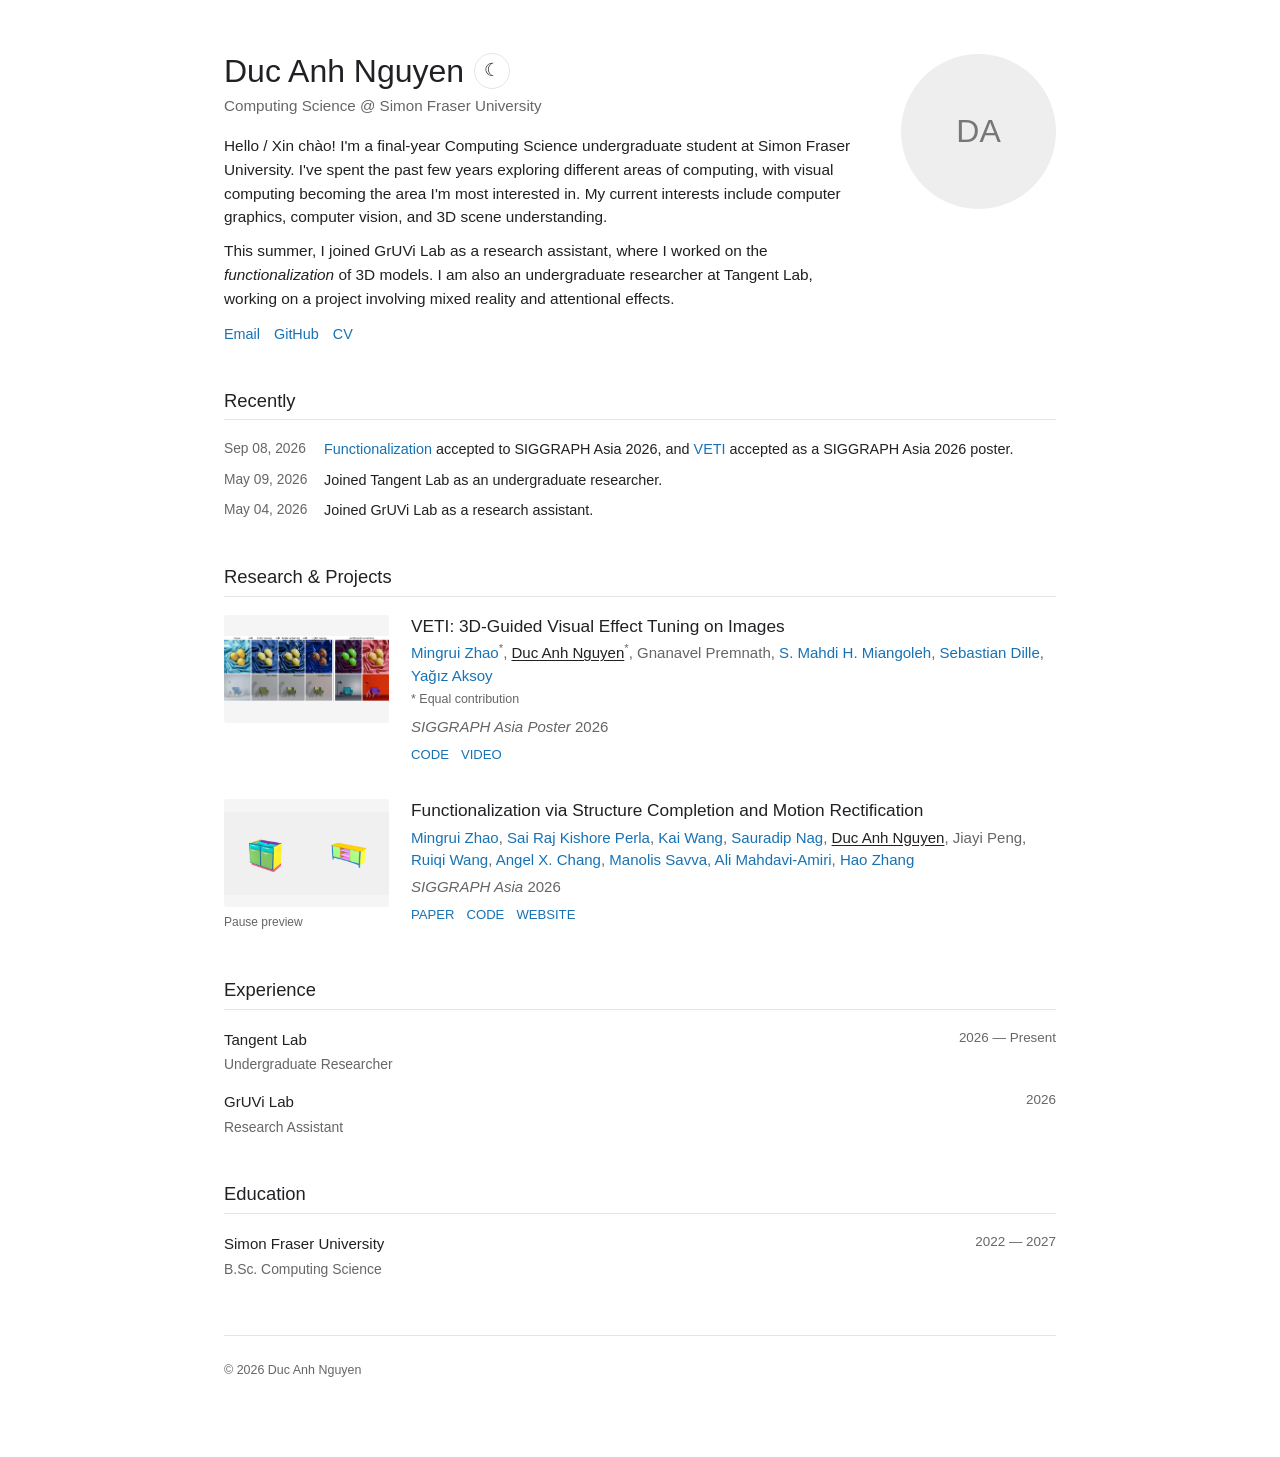
==== index.html @ d5eef630 "Add files via upload" ====
<!DOCTYPE html>
<html lang="en">
<head>
    <meta charset="UTF-8">
    <meta name="viewport" content="width=device-width, initial-scale=1">
    <meta name="description" content="Duc Anh Nguyen is a Computing Science student at Simon Fraser University interested in computer graphics, computer vision, and 3D scene understanding.">
    <meta name="author" content="Duc Anh Nguyen">
    <meta name="color-scheme" content="light dark">
    <meta property="og:type" content="website">
    <meta property="og:title" content="Duc Anh Nguyen">
    <meta property="og:description" content="Computing Science at Simon Fraser University. Research and projects in computer graphics, computer vision, and 3D scene understanding.">
    <title>Duc Anh Nguyen</title>
    <link rel="icon" href="assets/favicon.svg" type="image/svg+xml">
    <script src="assets/js/theme.js"></script>
    <link rel="stylesheet" href="assets/css/style.css">
    <script src="assets/js/preview.js" defer></script>
</head>
<body>
    <a class="skip-link" href="#research">Skip to research and projects</a>
    <main>
        <header class="intro">
            <div class="intro-layout">
                <div class="intro-text">
                    <div class="name-row">
                        <h1>Duc Anh Nguyen</h1>
                        <button id="theme-toggle" class="theme-toggle" type="button" aria-label="Switch to dark mode" title="Switch to dark mode" hidden>☾</button>
                    </div>
                    <p class="subtitle">Computing Science @ Simon Fraser University</p>
                    <p>Hello / <span lang="vi">Xin chào!</span> I'm a final-year Computing Science undergraduate student at Simon Fraser University. I've spent the past few years exploring different areas of computing, with visual computing becoming the area I'm most interested in. My current interests include computer graphics, computer vision, and 3D scene understanding.</p>
                    <p>This summer, I joined GrUVi Lab as a research assistant, where I worked on the <em>functionalization</em> of 3D models. I am also an undergraduate researcher at Tangent Lab, working on a project involving mixed reality and attentional effects.</p>
                    <nav class="links" aria-label="Contact and profile">
                        <a href="mailto:dan5@sfu.ca">Email</a>
                        <a href="https://github.com/ducang">GitHub</a>
                        <a href="assets/cv.pdf" target="_blank" rel="noopener noreferrer">CV<span class="sr-only"> (PDF, opens in a new tab)</span></a>
                    </nav>
                </div>
                <div class="profile-photo" aria-hidden="true">DA</div>
            </div>
        </header>

        <section aria-labelledby="recently-heading">
            <h2 id="recently-heading">Recently</h2>
            <div class="update">
                <time class="date" datetime="2026-09-08">Sep 08, 2026</time>
                <span><a href="#functionalization">Functionalization</a> accepted to SIGGRAPH Asia 2026, and <a href="#veti">VETI</a> accepted as a SIGGRAPH Asia 2026 poster.</span>
            </div>
            <div class="update">
                <time class="date" datetime="2026-05-09">May 09, 2026</time>
                <span>Joined Tangent Lab as an undergraduate researcher.</span>
            </div>
            <div class="update">
                <time class="date" datetime="2026-05-04">May 04, 2026</time>
                <span>Joined GrUVi Lab as a research assistant.</span>
            </div>
        </section>

        <!-- Edit these project entries directly to update this static portfolio. -->
        <section id="research" aria-labelledby="research-heading" tabindex="-1">
            <h2 id="research-heading">Research &amp; Projects</h2>
            <article class="project-entry" id="veti" aria-labelledby="veti-title">
                <a class="project-thumb" href="assets/images/veti.png" aria-label="View the full-size VETI results image">
                    <img src="assets/images/veti.png" alt="VETI examples: changing the colors, materials, and lighting of lemons on fabric and a chair in a room." width="2778" height="1095" loading="lazy" decoding="async">
                </a>
                <div class="project-content">
                    <h3 id="veti-title">VETI: 3D-Guided Visual Effect Tuning on Images</h3>
                    <p class="project-authors">
                        <a href="https://mingrui-zhao.github.io/">Mingrui Zhao</a><sup>*</sup>,
                        <span class="me">Duc Anh Nguyen</span><sup>*</sup>,
                        <span>Gnanavel Premnath</span>,
                        <a href="https://miangoleh.github.io/">S. Mahdi H. Miangoleh</a>,
                        <a href="https://sebastian-dille.github.io/">Sebastian Dille</a>,
                        <a href="https://yaksoy.github.io/">Yağız Aksoy</a>
                    </p>
                    <p class="author-note">* Equal contribution</p>
                    <p class="project-venue"><em>SIGGRAPH Asia Poster</em> 2026</p>
                    <nav class="project-links" aria-label="VETI resources">
                        <a href="https://github.com/ducang/VETI">Code</a>
                        <a href="https://mingrui-zhao.github.io/assets/video/VETI_video.mp4">Video</a>
                    </nav>
                </div>
            </article>

            <article class="project-entry" id="functionalization" aria-labelledby="functionalization-title">
                <div class="project-media">
                    <div class="project-thumb">
                        <video id="functionalization-preview" controls muted loop playsinline preload="metadata" poster="assets/images/functionalization-poster.jpg" aria-label="Functionalization project animation preview">
                            <source src="assets/images/functionalization_thumbnail.mp4" type="video/mp4">
                            <a href="assets/images/functionalization_thumbnail.mp4">Watch the Functionalization preview.</a>
                        </video>
                    </div>
                    <button id="preview-toggle" class="preview-toggle" type="button" aria-controls="functionalization-preview" hidden>Play preview</button>
                </div>
                <div class="project-content">
                    <h3 id="functionalization-title">Functionalization via Structure Completion and Motion Rectification</h3>
                    <p class="project-authors">
                        <a href="https://mingrui-zhao.github.io/">Mingrui Zhao</a>,
                        <a href="https://sairajk.github.io/">Sai Raj Kishore Perla</a>,
                        <a href="https://kwang-ether.github.io/">Kai Wang</a>,
                        <a href="https://sauradip.github.io/">Sauradip Nag</a>,
                        <span class="me">Duc Anh Nguyen</span>,
                        <span>Jiayi Peng</span>,
                        <a href="https://suikei-wang.github.io/">Ruiqi Wang</a>,
                        <a href="https://angelxuanchang.github.io/">Angel X. Chang</a>,
                        <a href="https://msavva.github.io/">Manolis Savva</a>,
                        <a href="https://arash-mham.github.io/">Ali Mahdavi-Amiri</a>,
                        <a href="https://www.cs.sfu.ca/~haoz/">Hao Zhang</a>
                    </p>
                    <p class="project-venue"><em>SIGGRAPH Asia</em> 2026</p>
                    <nav class="project-links" aria-label="Functionalization resources">
                        <a href="https://arxiv.org/abs/2605.18010">Paper</a>
                        <a href="https://github.com/mingrui-zhao/Functionalization">Code</a>
                        <a href="https://mingrui-zhao.github.io/Functionalization/">Website</a>
                    </nav>
                </div>
            </article>
        </section>

        <section aria-labelledby="experience-heading">
            <h2 id="experience-heading">Experience</h2>
            <div class="experience">
                <div><strong>Tangent Lab</strong><p>Undergraduate Researcher</p></div>
                <span>2026 — Present</span>
            </div>
            <div class="experience">
                <div><strong>GrUVi Lab</strong><p>Research Assistant</p></div>
                <span>2026</span>
            </div>
        </section>

        <section aria-labelledby="education-heading">
            <h2 id="education-heading">Education</h2>
            <div class="experience">
                <div><strong>Simon Fraser University</strong><p>B.Sc. Computing Science</p></div>
                <span>2022 — 2027</span>
            </div>
        </section>

        <footer><p>© 2026 Duc Anh Nguyen</p></footer>
    </main>
</body>
</html>
---- assets/css/style.css ----
:root {
    color-scheme: light;
    --bg: #fff;
    --text: #202124;
    --muted: #666;
    --link: #1772b4;
    --link-hover: #0f4f7d;
    --line: #e5e5e5;
    --thumb-bg: #f5f5f5;
    --profile-bg: #eee;
    --profile-text: #777;
}

/* The system theme also works when JavaScript is disabled. */
@media (prefers-color-scheme: dark) {
    :root:not([data-theme="light"]) {
        color-scheme: dark;
        --bg: #141619;
        --text: #eee;
        --muted: #a0a4a8;
        --link: #6baee6;
        --link-hover: #9acbf2;
        --line: #30343a;
        --thumb-bg: #1c1f22;
        --profile-bg: #24272b;
        --profile-text: #aaa;
    }
}

:root[data-theme="dark"] {
    color-scheme: dark;
    --bg: #141619;
    --text: #eee;
    --muted: #a0a4a8;
    --link: #6baee6;
    --link-hover: #9acbf2;
    --line: #30343a;
    --thumb-bg: #1c1f22;
    --profile-bg: #24272b;
    --profile-text: #aaa;
}

* { box-sizing: border-box; }
[hidden] { display: none !important; }
html { scroll-behavior: smooth; }
body {
    margin: 0;
    background: var(--bg);
    color: var(--text);
    font: 16px/1.55 Arial, Helvetica, sans-serif;
    -webkit-font-smoothing: antialiased;
}
main { max-width: 880px; margin: 0 auto; padding: 52px 24px 64px; }
a { color: var(--link); text-decoration: none; }
a:hover { color: var(--link-hover); text-decoration: underline; }
a:focus-visible, button:focus-visible { outline: 2px solid var(--link); outline-offset: 4px; }
button { font-family: inherit; cursor: pointer; }
.intro { margin-bottom: 42px; }
.intro-layout { display: flex; align-items: flex-start; gap: 36px; }
.intro-text { flex: 1; min-width: 0; }
.name-row { display: flex; align-items: center; gap: 10px; }
h1 { margin: 0; font-size: 2rem; font-weight: 500; line-height: 1.2; }
.subtitle { margin: 4px 0 16px; color: var(--muted); font-size: .95rem; }
.intro-text > p:not(.subtitle) { margin: 10px 0; font-size: .96rem; }
.profile-photo {
    display: flex;
    align-items: center;
    justify-content: center;
    flex-shrink: 0;
    width: 155px;
    height: 155px;
    margin-top: 2px;
    border-radius: 50%;
    background: var(--profile-bg);
    color: var(--profile-text);
    font-size: 2rem;
    font-weight: 500;
}
.theme-toggle {
    display: flex;
    align-items: center;
    justify-content: center;
    flex-shrink: 0;
    width: 36px;
    height: 36px;
    padding: 0;
    border: 1px solid var(--line);
    border-radius: 50%;
    background: transparent;
    color: var(--text);
    font-size: 1.1rem;
    line-height: 1;
}
.theme-toggle:hover { border-color: var(--muted); background: var(--thumb-bg); }
.links, .project-links { display: flex; flex-wrap: wrap; gap: 14px; }
.links { margin-top: 12px; font-size: .9rem; }
section { margin-top: 42px; scroll-margin-top: 24px; }
h2 { margin: 0 0 18px; padding-bottom: 4px; border-bottom: 1px solid var(--line); font-size: 1.15rem; font-weight: 500; }
.update { display: grid; grid-template-columns: 92px 1fr; gap: 8px; margin-bottom: 8px; font-size: .9rem; }
.date { color: var(--muted); font-size: .86rem; }
.project-entry { display: grid; grid-template-columns: 165px 1fr; align-items: start; gap: 22px; margin-bottom: 34px; scroll-margin-top: 24px; }
.project-thumb { display: block; width: 165px; height: 108px; }
.project-thumb img, .project-thumb video { display: block; width: 100%; height: 100%; object-fit: contain; border-radius: 3px; background: var(--thumb-bg); }
.project-content { min-width: 0; }
h3 { margin: 0 0 4px; font-size: 1.08rem; font-weight: 500; line-height: 1.35; }
.project-authors { margin: 2px 0 3px; color: var(--muted); font-size: .94rem; line-height: 1.5; }
.project-authors .me { color: var(--text); font-weight: 500; text-decoration: underline; text-underline-offset: 2px; }
sup { font-size: .75em; vertical-align: super; line-height: 0; }
.author-note { margin: 2px 0 5px; color: var(--muted); font-size: .78rem; }
.project-venue { margin: 2px 0 7px; color: var(--muted); font-size: .94rem; }
.project-links { gap: 12px; margin-top: 5px; font-size: .82rem; font-weight: 500; text-transform: uppercase; }
.preview-toggle { margin-top: 4px; padding: 4px 0; border: 0; background: transparent; color: var(--muted); font-size: .75rem; }
.preview-toggle:hover { color: var(--link); text-decoration: underline; }
.experience { display: flex; justify-content: space-between; align-items: flex-start; gap: 24px; margin-bottom: 14px; }
.experience strong { font-size: .94rem; font-weight: 500; }
.experience p { margin: 2px 0 0; color: var(--muted); font-size: .87rem; }
.experience > span { flex-shrink: 0; color: var(--muted); font-size: .84rem; }
footer { margin-top: 55px; padding-top: 12px; border-top: 1px solid var(--line); color: var(--muted); font-size: .78rem; }
.sr-only { position: absolute; width: 1px; height: 1px; padding: 0; overflow: hidden; clip-path: inset(50%); white-space: nowrap; border: 0; }
.skip-link { position: absolute; top: 8px; left: 12px; padding: 8px 12px; background: var(--bg); transform: translateY(-200%); z-index: 1; }
.skip-link:focus { transform: translateY(0); }

@media (max-width: 650px) {
    main { padding: 32px 18px 45px; }
    .intro-layout { flex-direction: column-reverse; gap: 22px; }
    .profile-photo { width: 110px; height: 110px; font-size: 1.7rem; }
    .project-entry { grid-template-columns: minmax(0, 1fr); gap: 12px; }
    .project-thumb { width: 180px; height: 118px; }
    .experience { display: block; }
    .experience > span { display: block; margin-top: 3px; }
    .links a, .project-links a { display: inline-block; padding: 4px 0; }
}
@media (max-width: 360px) { h1 { font-size: 1.75rem; } }
@media (prefers-reduced-motion: reduce) { html { scroll-behavior: auto; } }
@media print {
    :root { color-scheme: light; }
    body { background: white; color: black; }
    main { max-width: none; padding: 0; }
    a, .project-authors, .project-authors .me, .project-venue, .date, .author-note, .subtitle, .experience p, .experience > span, footer { color: black; }
    .theme-toggle, .preview-toggle, .skip-link { display: none !important; }
    .project-entry, .experience { break-inside: avoid; }
}
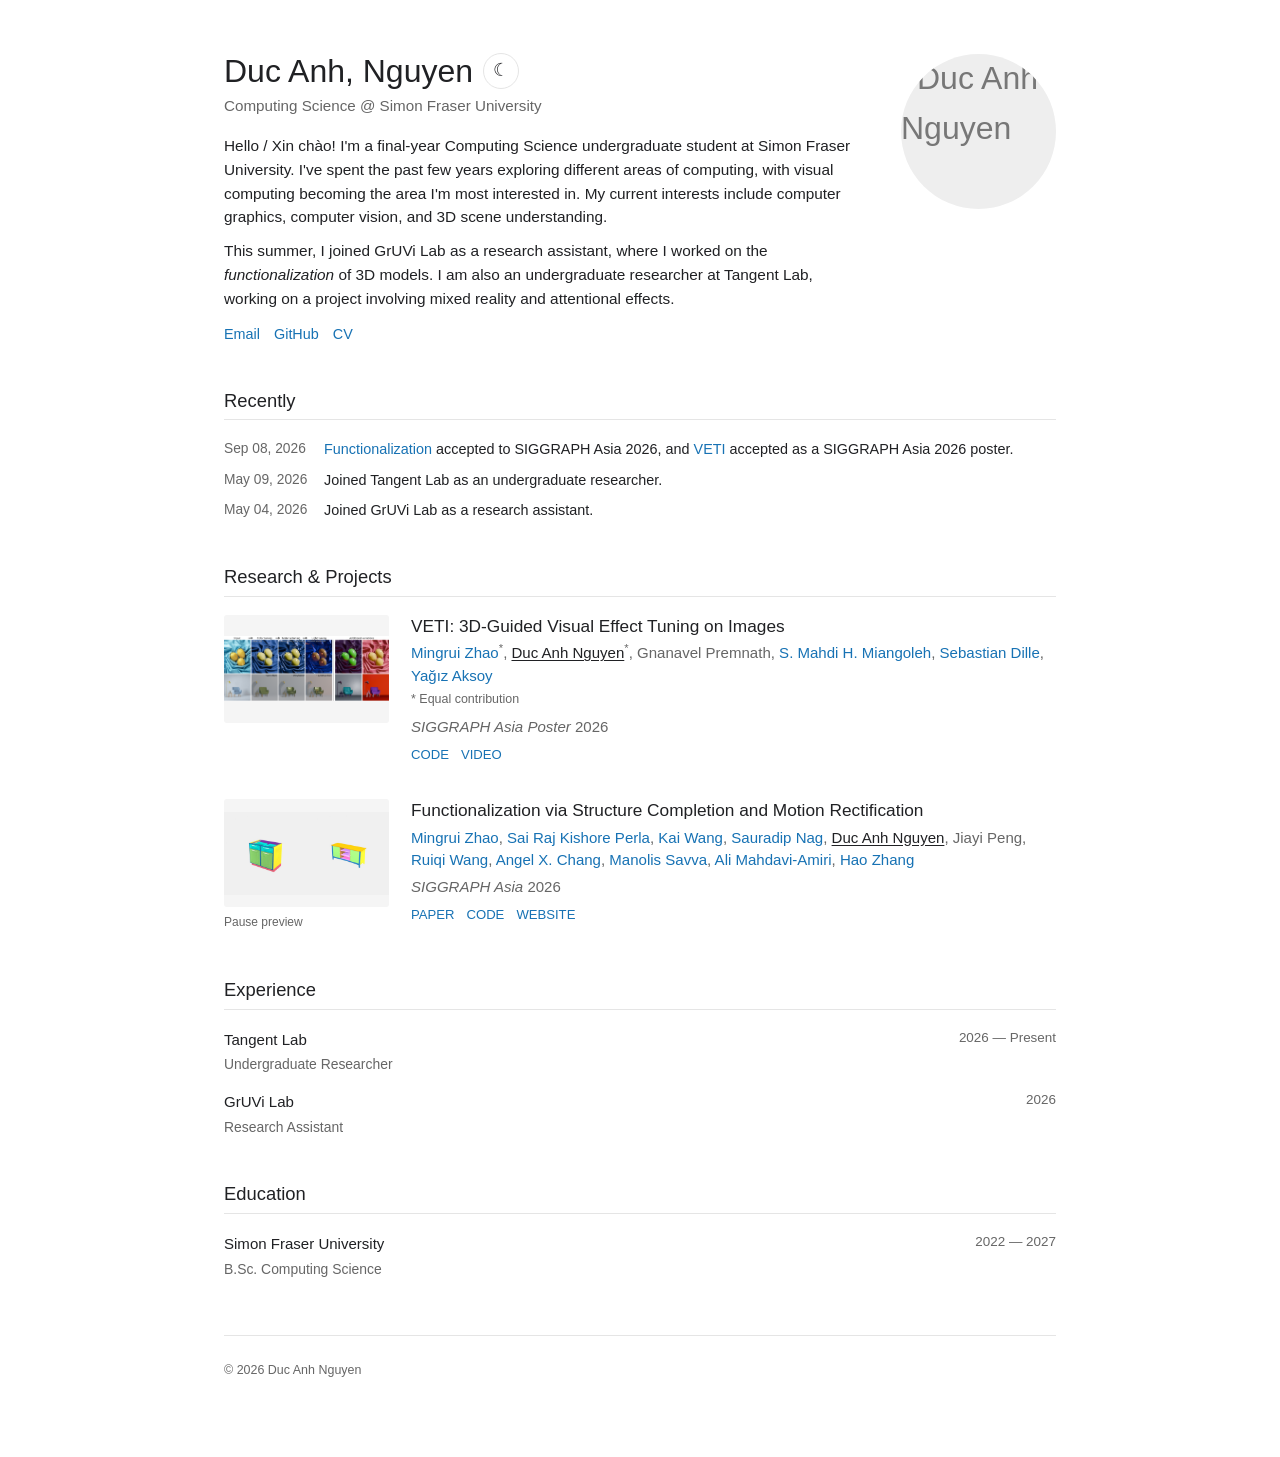
==== commit 0f01e696: "update pfp" ====
--- a/index.html
+++ b/index.html
@@ -22,7 +22,7 @@
             <div class="intro-layout">
                 <div class="intro-text">
                     <div class="name-row">
-                        <h1>Duc Anh Nguyen</h1>
+                        <h1>Duc Anh, Nguyen</h1>
                         <button id="theme-toggle" class="theme-toggle" type="button" aria-label="Switch to dark mode" title="Switch to dark mode" hidden>☾</button>
                     </div>
                     <p class="subtitle">Computing Science @ Simon Fraser University</p>
@@ -34,7 +34,13 @@
                         <a href="assets/cv.pdf" target="_blank" rel="noopener noreferrer">CV<span class="sr-only"> (PDF, opens in a new tab)</span></a>
                     </nav>
                 </div>
-                <div class="profile-photo" aria-hidden="true">DA</div>
+                <img
+                    class="profile-photo"
+                    src="assets/images/profile.jpg"
+                    alt="Duc Anh Nguyen"
+                    width="155"
+                    height="155"
+                >
             </div>
         </header>
 
--- a/assets/css/style.css
+++ b/assets/css/style.css
@@ -75,6 +75,7 @@
     color: var(--profile-text);
     font-size: 2rem;
     font-weight: 500;
+    object-fit: cover;
 }
 .theme-toggle {
     display: flex;
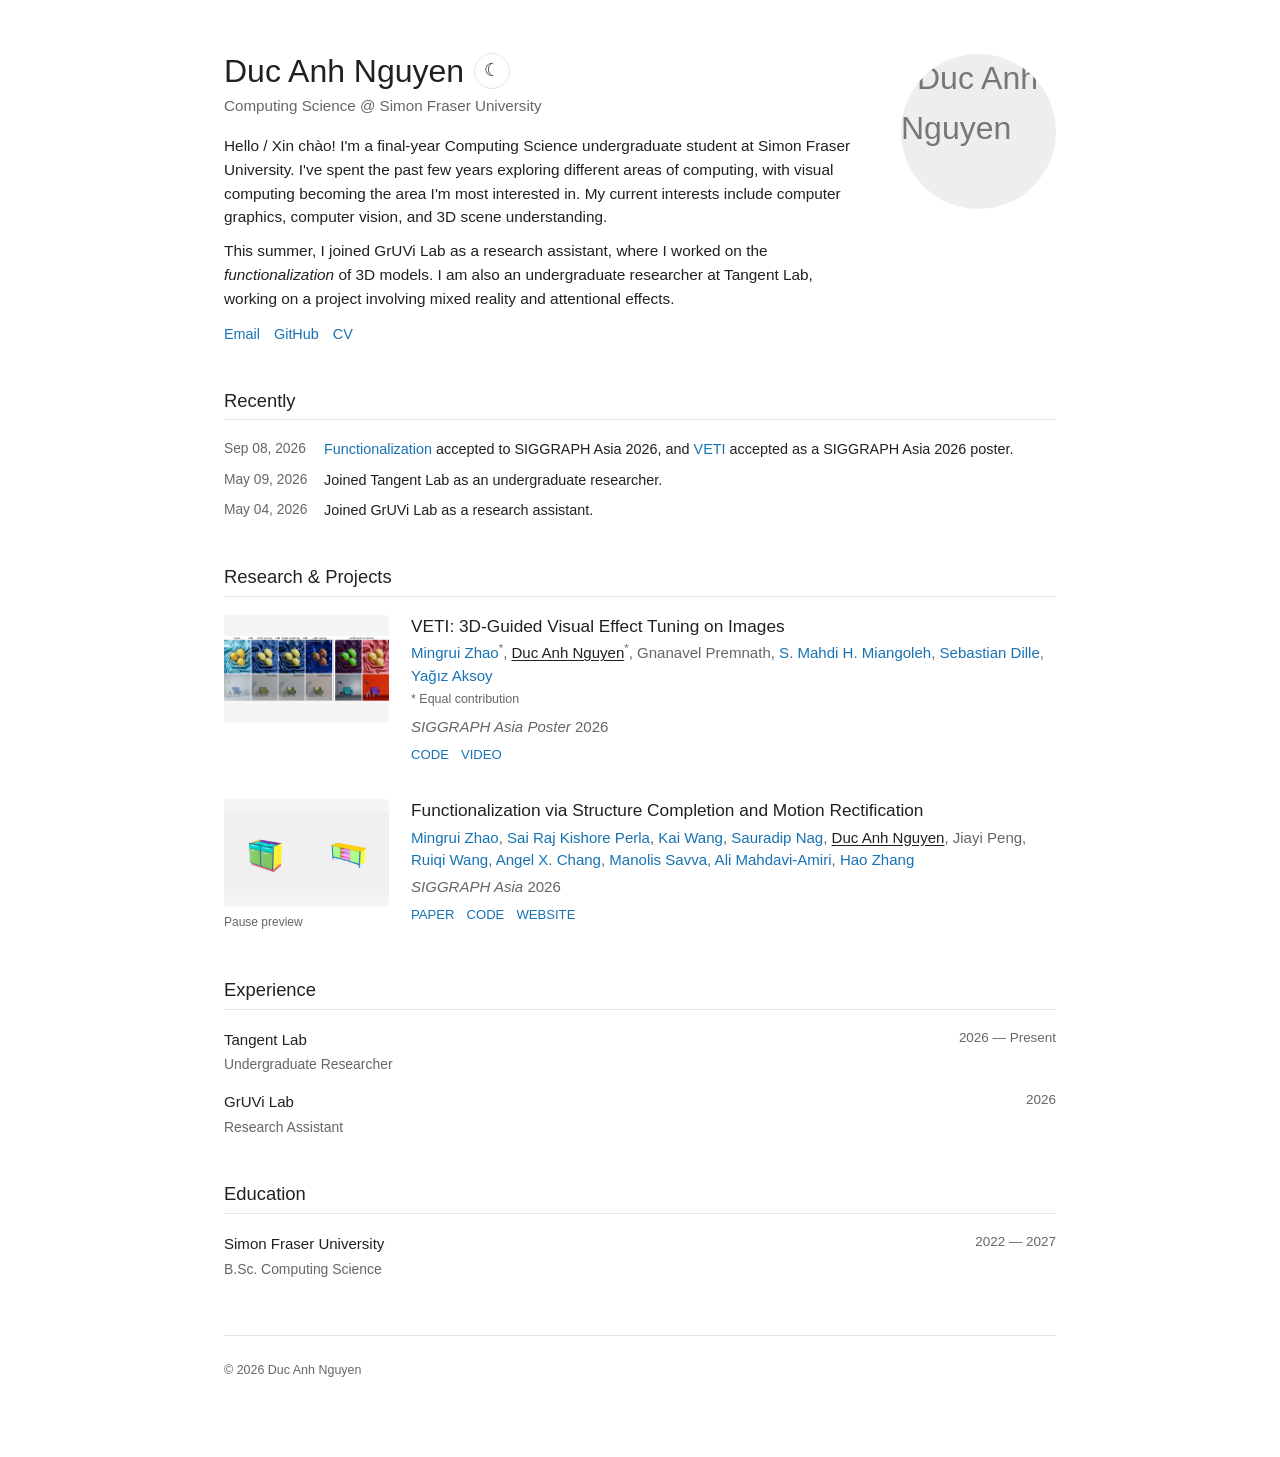
==== commit 64119596: "." ====
--- a/index.html
+++ b/index.html
@@ -22,7 +22,7 @@
             <div class="intro-layout">
                 <div class="intro-text">
                     <div class="name-row">
-                        <h1>Duc Anh, Nguyen</h1>
+                        <h1>Duc Anh Nguyen</h1>
                         <button id="theme-toggle" class="theme-toggle" type="button" aria-label="Switch to dark mode" title="Switch to dark mode" hidden>☾</button>
                     </div>
                     <p class="subtitle">Computing Science @ Simon Fraser University</p>
@@ -36,7 +36,7 @@
                 </div>
                 <img
                     class="profile-photo"
-                    src="assets/images/profile.jpg"
+                    src="assets/images/pfp.png"
                     alt="Duc Anh Nguyen"
                     width="155"
                     height="155"
